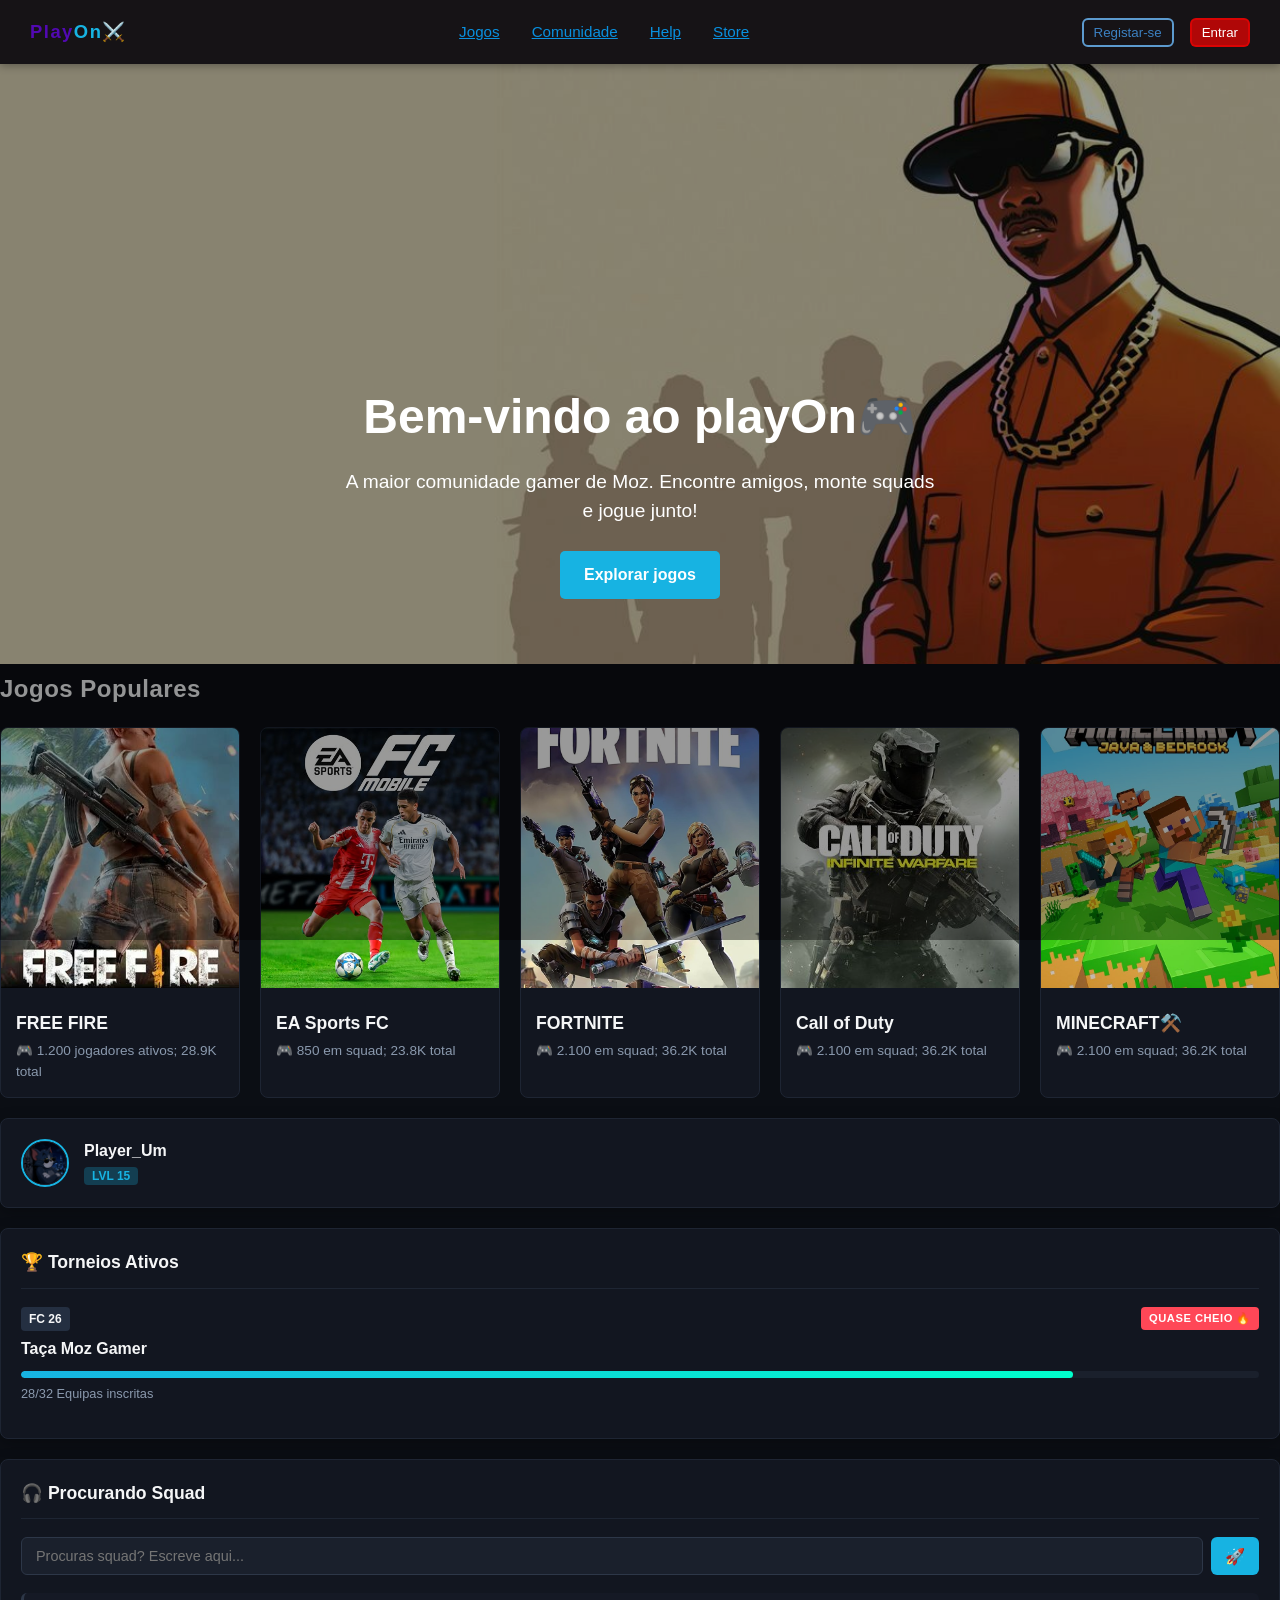
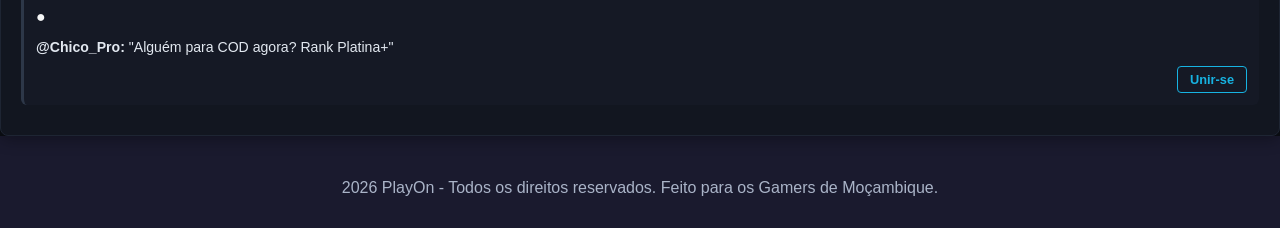
==== index.html @ 4e43a981 "first commit" ====
<!DOCTYPE html>
<html lang="pt">
<head>
    <meta charset="UTf-8" />
    <meta name="viewport" content="width=device-width, initial-scale=1.0" />
    <title>PlayOn - Comunidade Gamer🎧</title>
    <link rel="stylesheet" href="style.css"/>
</head>
<body>
  <!-- ============ NAV ============ -->
  <nav>
    <div class="logo">Play<span style="color:#17b3e2">On⚔️</span></div>
    <ul>
      <li><a href="jogos.html">Jogos</a></li>
      <li><a href="comunidade.html">Comunidade</a></li>
      <li><a href="help.html">Help</a></li>
      <li><a href="store.html">Store</a></li>
    </ul>
    <div class="btn-group">
      <button class="btn-primary">Registar-se</button>
      <button class="btn-outline">Entrar</button>
    </div>
  </nav>

  <!-- ============ HEADER ============ -->
   <header>
      <div class="background-image"> 
        <img src="gta.jpg" alt="grand theaf aut">
      </div>
      
      <div class="header-content">
        <h1>Bem-vindo ao playOn🎮</h1>
        <p>A maior comunidade gamer de Moz. Encontre amigos, monte squads e jogue junto!</p>
        <a href="#" class="btn-hero">Explorar jogos</a>
      </div>
   </header>

  <!-- ======= Aside + Main ======= -->
   <aside class="sidebar-community">
     <section class="games-section">
       <h2>Jogos Populares</h2>
  
     <div class="games-grid">
       <div class="game-card">
         <img src="freefire.jpg" alt="freefire">
         <h3>FREE FIRE</h3>
         <p>🎮 1.200 jogadores ativos; 28.9K total</p>
       </div>

     <div class="game-card">
       <img src="fc.jpg" alt="fc mobile 26">
       <h3>EA Sports FC</h3>
       <p>🎮 850 em squad; 23.8K total</p>
    </div>

    <div class="game-card">
      <img src="fortnight.jpg" alt="PUBG Mobile">
      <h3>FORTNITE</h3>
      <p>🎮 2.100 em squad; 36.2K total</p>
    </div>

    <div class="game-card">
      <img src="call of duty.jpg" alt="call of duty">
      <h3>Call of Duty</h3>
      <p>🎮 2.100 em squad; 36.2K total</p>
    </div>

    <div class="game-card">
      <img src="minecraft.jpg" alt="PUBG Mobile">
      <h3>MINECRAFT⚒️</h3>
      <p>🎮 2.100 em squad; 36.2K total</p>
    </div>

  </div>
</section>
  
  <div class="aside-box user-mini-profile">
    <div class="profile-header">
      <img src="perfil.jpg" alt="Seu Avatar" class="avatar">
      <div>
        <h4>Player_Um</h4>
        <span class="level-tag">LVL 15</span>
      </div>
    </div>
  </div>

  <div class="aside-box tournaments">
    <h3>🏆 Torneios Ativos</h3>
    <ul>
      <li>
        <div class="tournament-header">
          <span class="game-badge">FC 26</span>
          <span class="badge-hot">QUASE CHEIO 🔥</span>
        </div>
        <p class="t-name">Taça Moz Gamer</p>
        <div class="progress-bar-container">
          <div class="progress-bar" style="width: 85%;"></div>
        </div>
        <small>28/32 Equipas inscritas</small>
      </li>
    </ul>
  </div>

  <div class="aside-box lfg-feed">
    <h3>🎧 Procurando Squad</h3>
    
    <div class="quick-post">
      <input type="text" placeholder="Procuras squad? Escreve aqui...">
      <button class="btn-send">🚀</button>
    </div>

    <div class="feed-item">
      <span class="badge-status online">●</span>
      <p><strong>@Chico_Pro:</strong> "Alguém para COD agora? Rank Platina+"</p>
      <button class="btn-sm">Unir-se</button>
    </div>
  </div>

</aside>

    
  <!-- ============ FOOTER ============ -->
  <footer>
    <p>2026 PlayOn - Todos os direitos reservados. Feito para os Gamers de Moçambique.</p>
  </footer>

</body>
</html>
---- style.css ----
* {
    margin: 0;
    padding: 0;
    box-sizing: border-box;
}

nav {
    background: #161316;
    color: #dfe0e7;
    padding: 0 30px;
    display: flex;
    align-items: center;
    justify-content: space-between;
    height: 64px;
    position: sticky;
    top: 0;
    z-index: 100;
    box-shadow: 0 2px 8px rgba(0,0,0,0.3);
}

nav .logo {
    font-size: 1.15rem;
    font-weight: 700;
    color: #5209b3;
    letter-spacing: 1.5px;
}

nav ul {
    list-style: none;
    display: flex;
    gap: 32px;
    text-decoration: none;
}

nav ul li a {
    color: #0990df;
    font-size: 0.95rem;
    transition: color 0.2s;
}

nav ul li a:hover {
    color: #fff;
}

nav .btn-group {
display: flex;
gap: 16px;
justify-content: center;
flex-wrap: wrap;
}

.btn-primary {
    background: transparent;
    color: #3c81c2;
    padding: 5px 10px;
    border-radius: 6px;
    border: 2px solid rgb(92, 154, 206);
    cursor: pointer;
}

.btn-primary:hover {
    transform: translateY(-2px);
}

.btn-outline {
    background: #e90404bb;
    color: #fff;
    padding: 5px 10px;
    border-radius: 6px;
    border: 2px solid #e90404bb;
    cursor: pointer;
}

.btn-outline:hover {
    transform: translateY(-2px);
}

.background-image {
    width: 100%;
}

.background-image img {
    width: 100%;
    height: 600px;
    object-fit: cover;
    top: 0;
    left: 0;
    z-index: 1;
}

.header-content {
  position: absolute;
  top: 40px;
  left: 0;
  width: 100%;
  height: 100%;
  background: rgba(0,0,0,0.4);
  display: flex;
  flex-direction: column;
  justify-content: center;
  align-items: center;
  text-align: center;
  color: #ffffff;
  z-index: 3;
  padding: 30px;
}

.header-content h1 {
    font-size: 3rem;
    margin-bottom: 15px;
}

.header-content p {
    font-size: 1.2rem;
    margin-bottom: 25px;
    max-width: 600px;
}

.btn-hero {
  background-color: #17b3e2;
  color: #fff;
  padding: 12px 24px;
  text-decoration: none;
  font-weight: bold;
  border-radius: 5px;
}

.btn-hero:hover {
    transform: translateY(-2px);
    background: #0783a8
}

/* ==== ASIDE + MAIN ==== */
:root {
    --bg-main: #0b0e14;       /* Fundo principal ultra-escuro */
    --bg-card: #121620;       /* Fundo dos blocos e cartões */
    --bg-input: #1a202c;      /* Fundo de campos de texto e inputs */
    --accent: #17b3e2;        /* Azul Cyan Neon oficial PlayOn */
    --accent-glow: rgba(23, 179, 226, 0.25);
    --text-main: #f5f6f7;     /* Texto claro principal */
    --text-muted: #8a99ad;    /* Texto secundário/cinzento */
    --danger: #ff4757;        /* Cor para alertas e Torneios Cheios */
    --border-radius: 8px;     /* Arredondamento padrão da interface */
    --transition: all 0.3s ease;
}

* {
    margin: 0;
    padding: 0;
    box-sizing: border-box;
    font-family: 'Segoe UI', Roboto, Helvetica, Arial, sans-serif;
}

body {
    background-color: var(--bg-main);
    color: var(--text-main);
    line-height: 1.5;
    overflow-x: hidden;
}

.main-container {
    display: grid;
    grid-template-columns: 2.5fr 1fr; /* Alinhamento perfeito proporcional da imagem */
    gap: 24px;
    max-width: 1350px;
    margin: 30px auto;
    padding: 0 20px;
}

/* Responsividade Automática para Dispositivos Móveis */
@media (max-width: 1024px) {
    .main-container {
        grid-template-columns: 1fr;
    }
}

/* ================= SEÇÃO DE JOGOS POPULARES ================= */
.games-section h2 {
    font-size: 1.5rem;
    margin-bottom: 20px;
    letter-spacing: 0.5px;
}

.games-grid {
    display: grid;
    grid-template-columns: repeat(auto-fill, minmax(240px, 1fr));
    gap: 20px;
}

.game-card {
    background-color: var(--bg-card);
    border: 1px solid #1e2533;
    border-radius: var(--border-radius);
    overflow: hidden;
    transition: var(--transition);
}

.game-card:hover {
    transform: translateY(-5px);
    border-color: var(--accent);
    box-shadow: 0 8px 20px rgba(0, 0, 0, 0.4);
}

.game-card img {
    width: 100%;
    height: 260px;
    object-fit: cover;
    transition: var(--transition);
}

.game-card:hover img {
    filter: brightness(1.1);
}

.game-card h3 {
    padding: 15px 15px 5px 15px;
    font-size: 1.1rem;
    font-weight: 600;
}

.game-card p {
    padding: 0 15px 15px 15px;
    color: var(--text-muted);
    font-size: 0.85rem;
}
.sidebar-community {
    display: flex;
    flex-direction: column;
    gap: 20px;
}

.aside-box {
    background-color: var(--bg-card);
    border: 1px solid #1e2533;
    border-radius: var(--border-radius);
    padding: 20px;
    box-shadow: 0 4px 15px rgba(0, 0, 0, 0.3);
    transition: var(--transition);
}

.aside-box:hover {
    border-color: var(--accent);
    box-shadow: 0 0 18px var(--accent-glow);
}

.aside-box h3 {
    font-size: 1.1rem;
    font-weight: 600;
    margin-bottom: 18px;
    display: flex;
    align-items: center;
    gap: 8px;
    border-bottom: 1px solid #1e2533;
    padding-bottom: 12px;
}

.profile-header {
    display: flex;
    align-items: center;
    gap: 15px;
}

.profile-header .avatar {
    width: 48px;
    height: 48px;
    border-radius: 50%;
    border: 2px solid var(--accent);
    background-color: #1e2533;
}

.profile-info h4 {
    font-size: 1rem;
    font-weight: 600;
    margin-bottom: 2px;
}

.level-tag {
    background-color: var(--accent-glow);
    color: var(--accent);
    font-size: 0.75rem;
    font-weight: bold;
    padding: 2px 8px;
    border-radius: 4px;
    text-transform: uppercase;
}

.tournaments ul {
    list-style: none;
}

.tournaments li {
    margin-bottom: 15px;
}

.tournament-header {
    display: flex;
    justify-content: space-between;
    align-items: center;
    margin-bottom: 6px;
}

.game-badge {
    background-color: #242f41;
    color: var(--text-main);
    font-size: 0.75rem;
    font-weight: bold;
    padding: 3px 8px;
    border-radius: 4px;
}

.badge-hot {
    background-color: var(--danger);
    color: white;
    font-size: 0.7rem;
    font-weight: bold;
    padding: 3px 8px;
    border-radius: 4px;
    letter-spacing: 0.5px;
}

.t-name {
    font-weight: 600;
    font-size: 1rem;
}

.progress-bar-container {
    background-color: var(--bg-input);
    border-radius: 10px;
    height: 7px;
    width: 100%;
    margin: 10px 0 6px 0;
    overflow: hidden;
}

.progress-bar {
    background: linear-gradient(90deg, var(--accent) 0%, #00ffcc 100%);
    height: 100%;
    border-radius: 10px;
}

.tournaments small {
    color: var(--text-muted);
    font-size: 0.8rem;
    display: flex;
    justify-content: space-between;
}

/* Bloco LFG (Procurando Grupo) e Chat */
.quick-post {
    display: flex;
    gap: 8px;
    margin-bottom: 18px;
}

.quick-post input {
    flex: 1;
    background-color: var(--bg-input);
    border: 1px solid #2d3748;
    border-radius: 6px;
    padding: 10px 14px;
    color: var(--text-main);
    font-size: 0.9rem;
    outline: none;
    transition: var(--transition);
}

.quick-post input:focus {
    border-color: var(--accent);
    box-shadow: 0 0 5px var(--accent-glow);
}

.btn-send {
    background-color: var(--accent);
    border: none;
    border-radius: 6px;
    color: white;
    padding: 0 14px;
    cursor: pointer;
    font-size: 1rem;
    transition: var(--transition);
}

.btn-send:hover {
    background-color: #128cb2;
    transform: scale(1.05);
}

.feed-item {
    background-color: rgba(25, 32, 47, 0.4);
    border-radius: 6px;
    padding: 12px;
    margin-bottom: 10px;
    border-left: 3px solid #2d3748;
    display: flex;
    flex-direction: column;
    gap: 8px;
}

.feed-item:hover {
    border-left-color: var(--accent);
    background-color: rgba(25, 32, 47, 0.7);
}

.feed-item p {
    font-size: 0.88rem;
    color: #e2e8f0;
}

/* Botões Pequenos de Ação (Unir-se / Chamar) */
.btn-sm {
    background-color: transparent;
    border: 1px solid var(--accent);
    color: var(--accent);
    padding: 5px 12px;
    border-radius: 4px;
    font-size: 0.8rem;
    font-weight: 600;
    cursor: pointer;
    align-self: flex-end;
    transition: var(--transition);
}

.btn-sm:hover {
    background-color: var(--accent);
    color: var(--bg-main);
    box-shadow: 0 0 10px var(--accent-glow);
}

/* ===== FOOTER ===== */
    footer {
      background: #1a1a2e;
      color: #aab4c8;
      text-align: center;
      padding: 40px 40px 28px;
    }

    footer .footer-grid {
      max-width: 1200px;
      margin: 0 auto 32px;
      display: grid;
      grid-template-columns: repeat(auto-fit, minmax(180px, 1fr));
      gap: 32px;
      text-align: left;
    }

    footer h4 {
      color: #fff;
      font-size: 0.95rem;
      margin-bottom: 14px;
    }

    footer ul {
      list-style: none;
    }

    footer ul li {
      margin-bottom: 8px;
      font-size: 0.88rem;
      cursor: pointer;
      transition: color 0.2s;
    }

    footer ul li:hover {
      color: #e94560;
    }

    footer .divider {
      border: none;
      border-top: 1px solid rgba(255,255,255,0.1);
      margin: 0 auto 20px;
      max-width: 1200px;
    }

    footer .copy {
      font-size: 0.83rem;
      color: #666;
    }
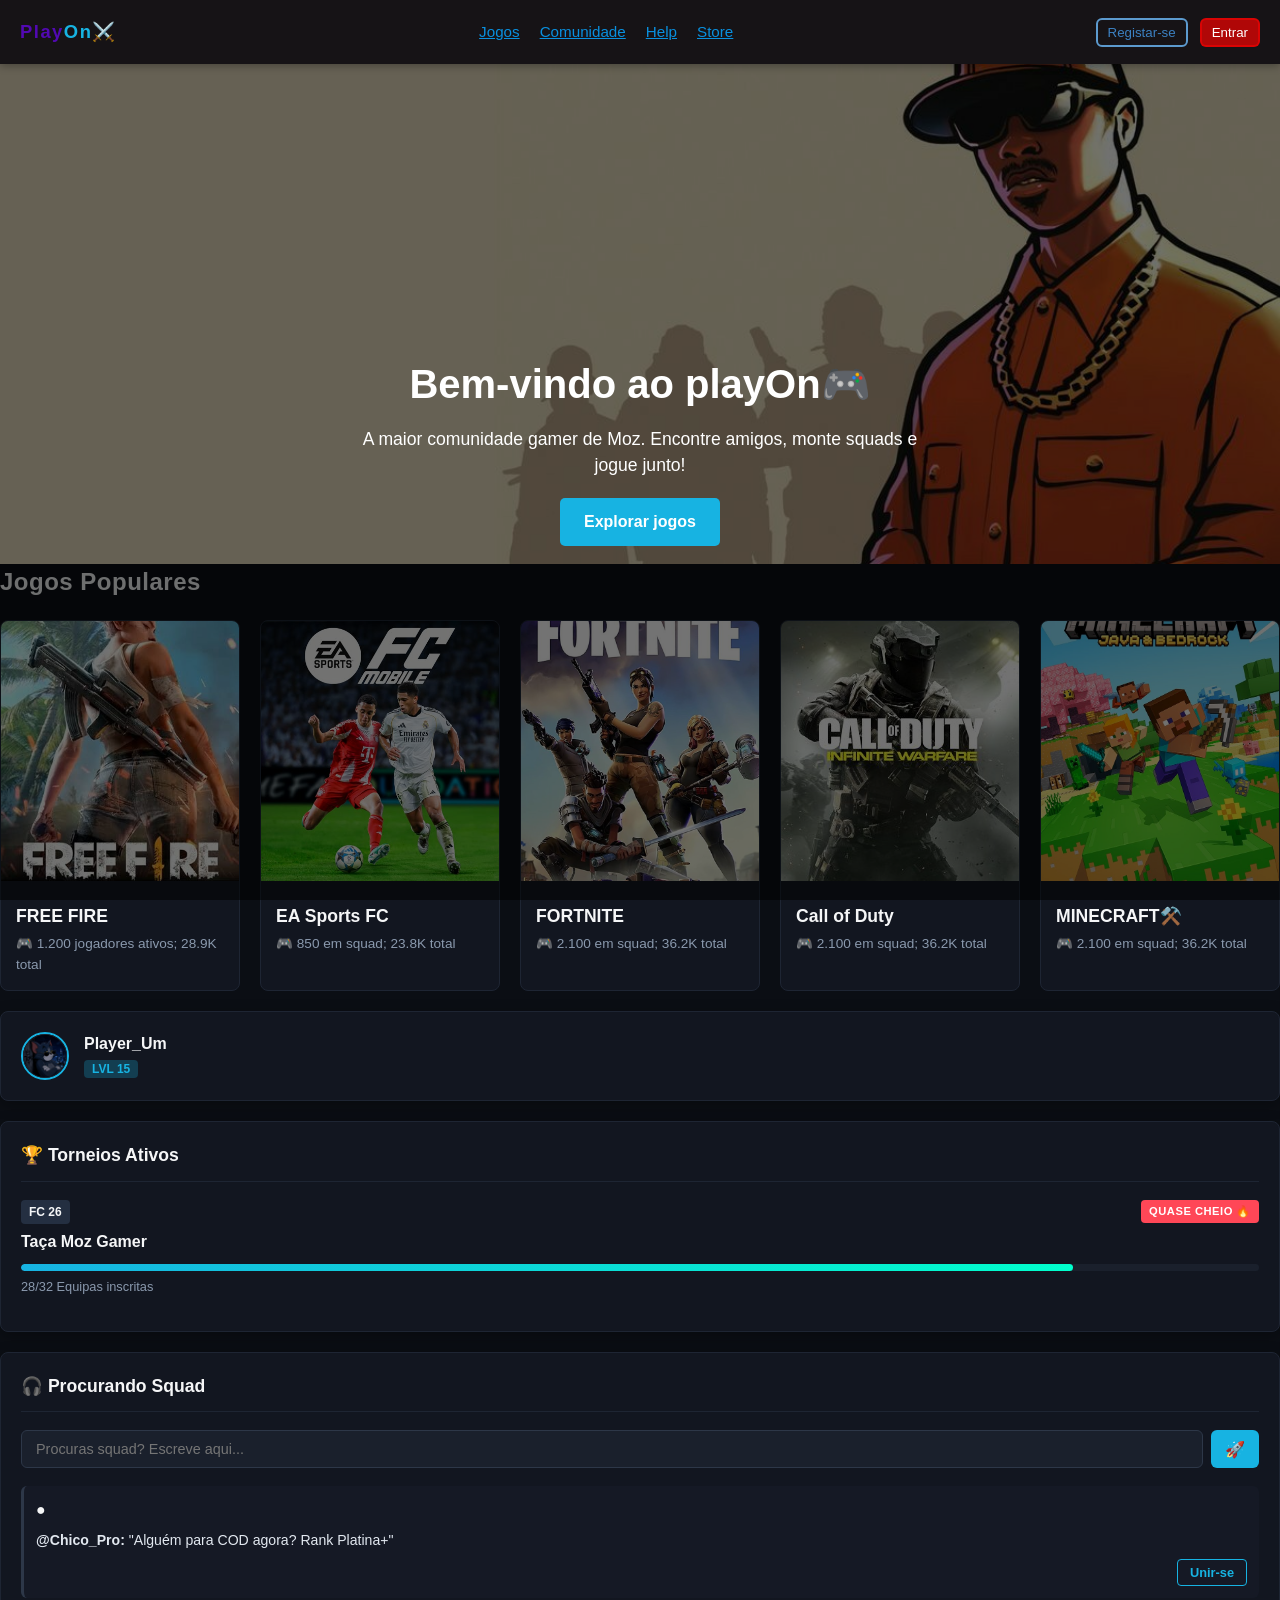
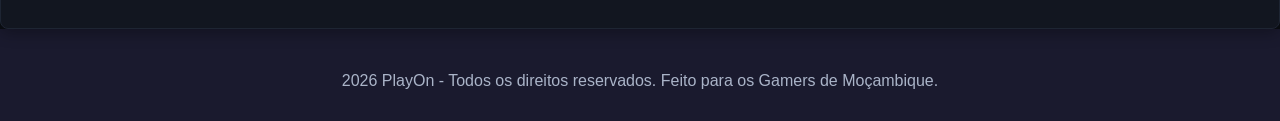
==== commit a752fd88: "alterei no nav de jogos para jogo" ====
--- a/index.html
+++ b/index.html
@@ -11,7 +11,7 @@
   <nav>
     <div class="logo">Play<span style="color:#17b3e2">On⚔️</span></div>
     <ul>
-      <li><a href="jogos.html">Jogos</a></li>
+      <li><a href="jogo.html">Jogos</a></li>
       <li><a href="comunidade.html">Comunidade</a></li>
       <li><a href="help.html">Help</a></li>
       <li><a href="store.html">Store</a></li>
--- a/style.css
+++ b/style.css
@@ -131,6 +131,7 @@
 }
 
 /* ==== ASIDE + MAIN ==== */
+/* ==== RESET & VARIÁVEIS GLORAIS ==== */
 :root {
     --bg-main: #0b0e14;       /* Fundo principal ultra-escuro */
     --bg-card: #121620;       /* Fundo dos blocos e cartões */
@@ -158,21 +159,517 @@
     overflow-x: hidden;
 }
 
+/* ==== NAVEGAÇÃO ==== */
+nav {
+    background: #161316;
+    color: #dfe0e7;
+    padding: 0 20px;
+    display: flex;
+    align-items: center;
+    justify-content: space-between;
+    min-height: 64px;
+    position: sticky;
+    top: 0;
+    z-index: 100;
+    box-shadow: 0 2px 8px rgba(0,0,0,0.3);
+    flex-wrap: wrap;
+}
+
+nav .logo {
+    font-size: 1.15rem;
+    font-weight: 700;
+    color: #5209b3;
+    letter-spacing: 1.5px;
+}
+
+nav ul {
+    list-style: none;
+    display: flex;
+    gap: 20px;
+    text-decoration: none;
+}
+
+nav ul li a {
+    color: #0990df;
+    font-size: 0.95rem;
+    transition: color 0.2s;
+}
+
+nav ul li a:hover {
+    color: #fff;
+}
+
+nav .btn-group {
+    display: flex;
+    gap: 12px;
+    justify-content: center;
+    flex-wrap: wrap;
+}
+
+.btn-primary {
+    background: transparent;
+    color: #3c81c2;
+    padding: 5px 10px;
+    border-radius: 6px;
+    border: 2px solid rgb(92, 154, 206);
+    cursor: pointer;
+}
+
+.btn-primary:hover {
+    transform: translateY(-2px);
+}
+
+.btn-outline {
+    background: #e90404bb;
+    color: #fff;
+    padding: 5px 10px;
+    border-radius: 6px;
+    border: 2px solid #e90404bb;
+    cursor: pointer;
+}
+
+.btn-outline:hover {
+    transform: translateY(-2px);
+}
+
+/* ==== HERO / HEADER BANNER ==== */
+.hero-wrapper {
+    position: relative;
+    width: 100%;
+}
+
+.background-image {
+    width: 100%;
+}
+
+.background-image img {
+    width: 100%;
+    height: 500px;
+    object-fit: cover;
+    display: block;
+}
+
+.header-content {
+    position: absolute;
+    top: 0;
+    left: 0;
+    width: 100%;
+    height: 100%;
+    background: rgba(0, 0, 0, 0.55);
+    display: flex;
+    flex-direction: column;
+    justify-content: center;
+    align-items: center;
+    text-align: center;
+    color: #ffffff;
+    z-index: 3;
+    padding: 20px;
+}
+
+.header-content h1 {
+    font-size: 2.5rem;
+    margin-bottom: 12px;
+}
+
+.header-content p {
+    font-size: 1.1rem;
+    margin-bottom: 20px;
+    max-width: 600px;
+}
+
+.btn-hero {
+    background-color: #17b3e2;
+    color: #fff;
+    padding: 12px 24px;
+    text-decoration: none;
+    font-weight: bold;
+    border-radius: 5px;
+}
+
+.btn-hero:hover {
+    transform: translateY(-2px);
+    background: #0783a8;
+}
+
+/* ==== CONTAINER PRINCIPAL (MAIN + SIDEBAR) ==== */
 .main-container {
     display: grid;
-    grid-template-columns: 2.5fr 1fr; /* Alinhamento perfeito proporcional da imagem */
     gap: 24px;
     max-width: 1350px;
     margin: 30px auto;
     padding: 0 20px;
 }
 
-/* Responsividade Automática para Dispositivos Móveis */
+/* SEÇÃO DE JOGOS */
+.games-section h2 {
+    font-size: 1.5rem;
+    margin-bottom: 20px;
+    letter-spacing: 0.5px;
+}
+
+.games-grid {
+    display: grid;
+    grid-template-columns: repeat(auto-fill, minmax(220px, 1fr));
+    gap: 20px;
+}
+
+.game-card {
+    background-color: var(--bg-card);
+    border: 1px solid #1e2533;
+    border-radius: var(--border-radius);
+    overflow: hidden;
+    transition: var(--transition);
+}
+
+.game-card:hover {
+    transform: translateY(-5px);
+    border-color: var(--accent);
+    box-shadow: 0 8px 20px rgba(0, 0, 0, 0.4);
+}
+
+.game-card img {
+    width: 100%;
+    height: 240px;
+    object-fit: cover;
+    transition: var(--transition);
+}
+
+.game-card:hover img {
+    filter: brightness(1.1);
+}
+
+.game-card h3 {
+    padding: 15px 15px 5px 15px;
+    font-size: 1.1rem;
+    font-weight: 600;
+}
+
+.game-card p {
+    padding: 0 15px 15px 15px;
+    color: var(--text-muted);
+    font-size: 0.85rem;
+}
+
+/* SIDEBAR & COMUNIDADE */
+.sidebar-community {
+    display: flex;
+    flex-direction: column;
+    gap: 20px;
+}
+
+.aside-box {
+    background-color: var(--bg-card);
+    border: 1px solid #1e2533;
+    border-radius: var(--border-radius);
+    padding: 20px;
+    box-shadow: 0 4px 15px rgba(0, 0, 0, 0.3);
+    transition: var(--transition);
+}
+
+.aside-box:hover {
+    border-color: var(--accent);
+    box-shadow: 0 0 18px var(--accent-glow);
+}
+
+.aside-box h3 {
+    font-size: 1.1rem;
+    font-weight: 600;
+    margin-bottom: 18px;
+    display: flex;
+    align-items: center;
+    gap: 8px;
+    border-bottom: 1px solid #1e2533;
+    padding-bottom: 12px;
+}
+
+.profile-header {
+    display: flex;
+    align-items: center;
+    gap: 15px;
+}
+
+.profile-header .avatar {
+    width: 48px;
+    height: 48px;
+    border-radius: 50%;
+    border: 2px solid var(--accent);
+    background-color: #1e2533;
+}
+
+.profile-info h4 {
+    font-size: 1rem;
+    font-weight: 600;
+    margin-bottom: 2px;
+}
+
+.level-tag {
+    background-color: var(--accent-glow);
+    color: var(--accent);
+    font-size: 0.75rem;
+    font-weight: bold;
+    padding: 2px 8px;
+    border-radius: 4px;
+    text-transform: uppercase;
+}
+
+.tournaments ul {
+    list-style: none;
+}
+
+.tournaments li {
+    margin-bottom: 15px;
+}
+
+.tournament-header {
+    display: flex;
+    justify-content: space-between;
+    align-items: center;
+    margin-bottom: 6px;
+}
+
+.game-badge {
+    background-color: #242f41;
+    color: var(--text-main);
+    font-size: 0.75rem;
+    font-weight: bold;
+    padding: 3px 8px;
+    border-radius: 4px;
+}
+
+.badge-hot {
+    background-color: var(--danger);
+    color: white;
+    font-size: 0.7rem;
+    font-weight: bold;
+    padding: 3px 8px;
+    border-radius: 4px;
+    letter-spacing: 0.5px;
+}
+
+.t-name {
+    font-weight: 600;
+    font-size: 1rem;
+}
+
+.progress-bar-container {
+    background-color: var(--bg-input);
+    border-radius: 10px;
+    height: 7px;
+    width: 100%;
+    margin: 10px 0 6px 0;
+    overflow: hidden;
+}
+
+.progress-bar {
+    background: linear-gradient(90deg, var(--accent) 0%, #00ffcc 100%);
+    height: 100%;
+    border-radius: 10px;
+}
+
+.tournaments small {
+    color: var(--text-muted);
+    font-size: 0.8rem;
+    display: flex;
+    justify-content: space-between;
+}
+
+/* LFG & CHAT */
+.quick-post {
+    display: flex;
+    gap: 8px;
+    margin-bottom: 18px;
+}
+
+.quick-post input {
+    flex: 1;
+    background-color: var(--bg-input);
+    border: 1px solid #2d3748;
+    border-radius: 6px;
+    padding: 10px 14px;
+    color: var(--text-main);
+    font-size: 0.9rem;
+    outline: none;
+    transition: var(--transition);
+}
+
+.quick-post input:focus {
+    border-color: var(--accent);
+    box-shadow: 0 0 5px var(--accent-glow);
+}
+
+.btn-send {
+    background-color: var(--accent);
+    border: none;
+    border-radius: 6px;
+    color: white;
+    padding: 0 14px;
+    cursor: pointer;
+    font-size: 1rem;
+    transition: var(--transition);
+}
+
+.btn-send:hover {
+    background-color: #128cb2;
+    transform: scale(1.05);
+}
+
+.feed-item {
+    background-color: rgba(25, 32, 47, 0.4);
+    border-radius: 6px;
+    padding: 12px;
+    margin-bottom: 10px;
+    border-left: 3px solid #2d3748;
+    display: flex;
+    flex-direction: column;
+    gap: 8px;
+}
+
+.feed-item:hover {
+    border-left-color: var(--accent);
+    background-color: rgba(25, 32, 47, 0.7);
+}
+
+.feed-item p {
+    font-size: 0.88rem;
+    color: #e2e8f0;
+}
+
+.btn-sm {
+    background-color: transparent;
+    border: 1px solid var(--accent);
+    color: var(--accent);
+    padding: 5px 12px;
+    border-radius: 4px;
+    font-size: 0.8rem;
+    font-weight: 600;
+    cursor: pointer;
+    align-self: flex-end;
+    transition: var(--transition);
+}
+
+.btn-sm:hover {
+    background-color: var(--accent);
+    color: var(--bg-main);
+    box-shadow: 0 0 10px var(--accent-glow);
+}
+
+/* ==== FOOTER ==== */
+footer {
+    background: #1a1a2e;
+    color: #aab4c8;
+    text-align: center;
+    padding: 40px 20px 28px;
+}
+
+footer .footer-grid {
+    max-width: 1200px;
+    margin: 0 auto 32px;
+    display: grid;
+    grid-template-columns: repeat(auto-fit, minmax(180px, 1fr));
+    gap: 32px;
+    text-align: left;
+}
+
+footer h4 {
+    color: #fff;
+    font-size: 0.95rem;
+    margin-bottom: 14px;
+}
+
+footer ul {
+    list-style: none;
+}
+
+footer ul li {
+    margin-bottom: 8px;
+    font-size: 0.88rem;
+    cursor: pointer;
+    transition: color 0.2s;
+}
+
+footer ul li:hover {
+    color: #e94560;
+}
+
+footer .divider {
+    border: none;
+    border-top: 1px solid rgba(255,255,255,0.1);
+    margin: 0 auto 20px;
+    max-width: 1200px;
+}
+
+footer .copy {
+    font-size: 0.83rem;
+    color: #666;
+}
+
+/* ========================================================= */
+/* ============= REGRAS DE RESPONSIVIDADE (MOBILE) ========= */
+/* ========================================================= */
+
 @media (max-width: 1024px) {
     .main-container {
         grid-template-columns: 1fr;
     }
 }
+
+@media (max-width: 768px) {
+    /* Ajustes na navegação */
+    nav {
+        flex-direction: column;
+        padding: 12px 15px;
+        gap: 12px;
+    }
+
+    nav ul {
+        gap: 16px;
+    }
+
+    /* Redução do Banner Hero no Celular */
+    .background-image img {
+        height: 380px;
+    }
+
+    .header-content h1 {
+        font-size: 1.8rem;
+    }
+
+    .header-content p {
+        font-size: 0.95rem;
+    }
+
+    .btn-hero {
+        padding: 10px 18px;
+        font-size: 0.9rem;
+    }
+
+    /* Ajuste de grids e containers no Celular */
+    .main-container {
+        padding: 0 15px;
+        margin: 20px auto;
+    }
+
+    .games-grid {
+        grid-template-columns: repeat(auto-fill, minmax(160px, 1fr));
+        gap: 12px;
+    }
+
+    .game-card img {
+        height: 180px;
+    }
+
+    footer .footer-grid {
+        grid-template-columns: repeat(auto-fit, minmax(140px, 1fr));
+        gap: 20px;
+    }
+}
+
+@media (max-width: 480px) {
+    .games-grid {
+        grid-template-columns: 1fr; /* 1 coluna em telas muito pequenas */
+    }
+}
+
 
 /* ================= SEÇÃO DE JOGOS POPULARES ================= */
 .games-section h2 {
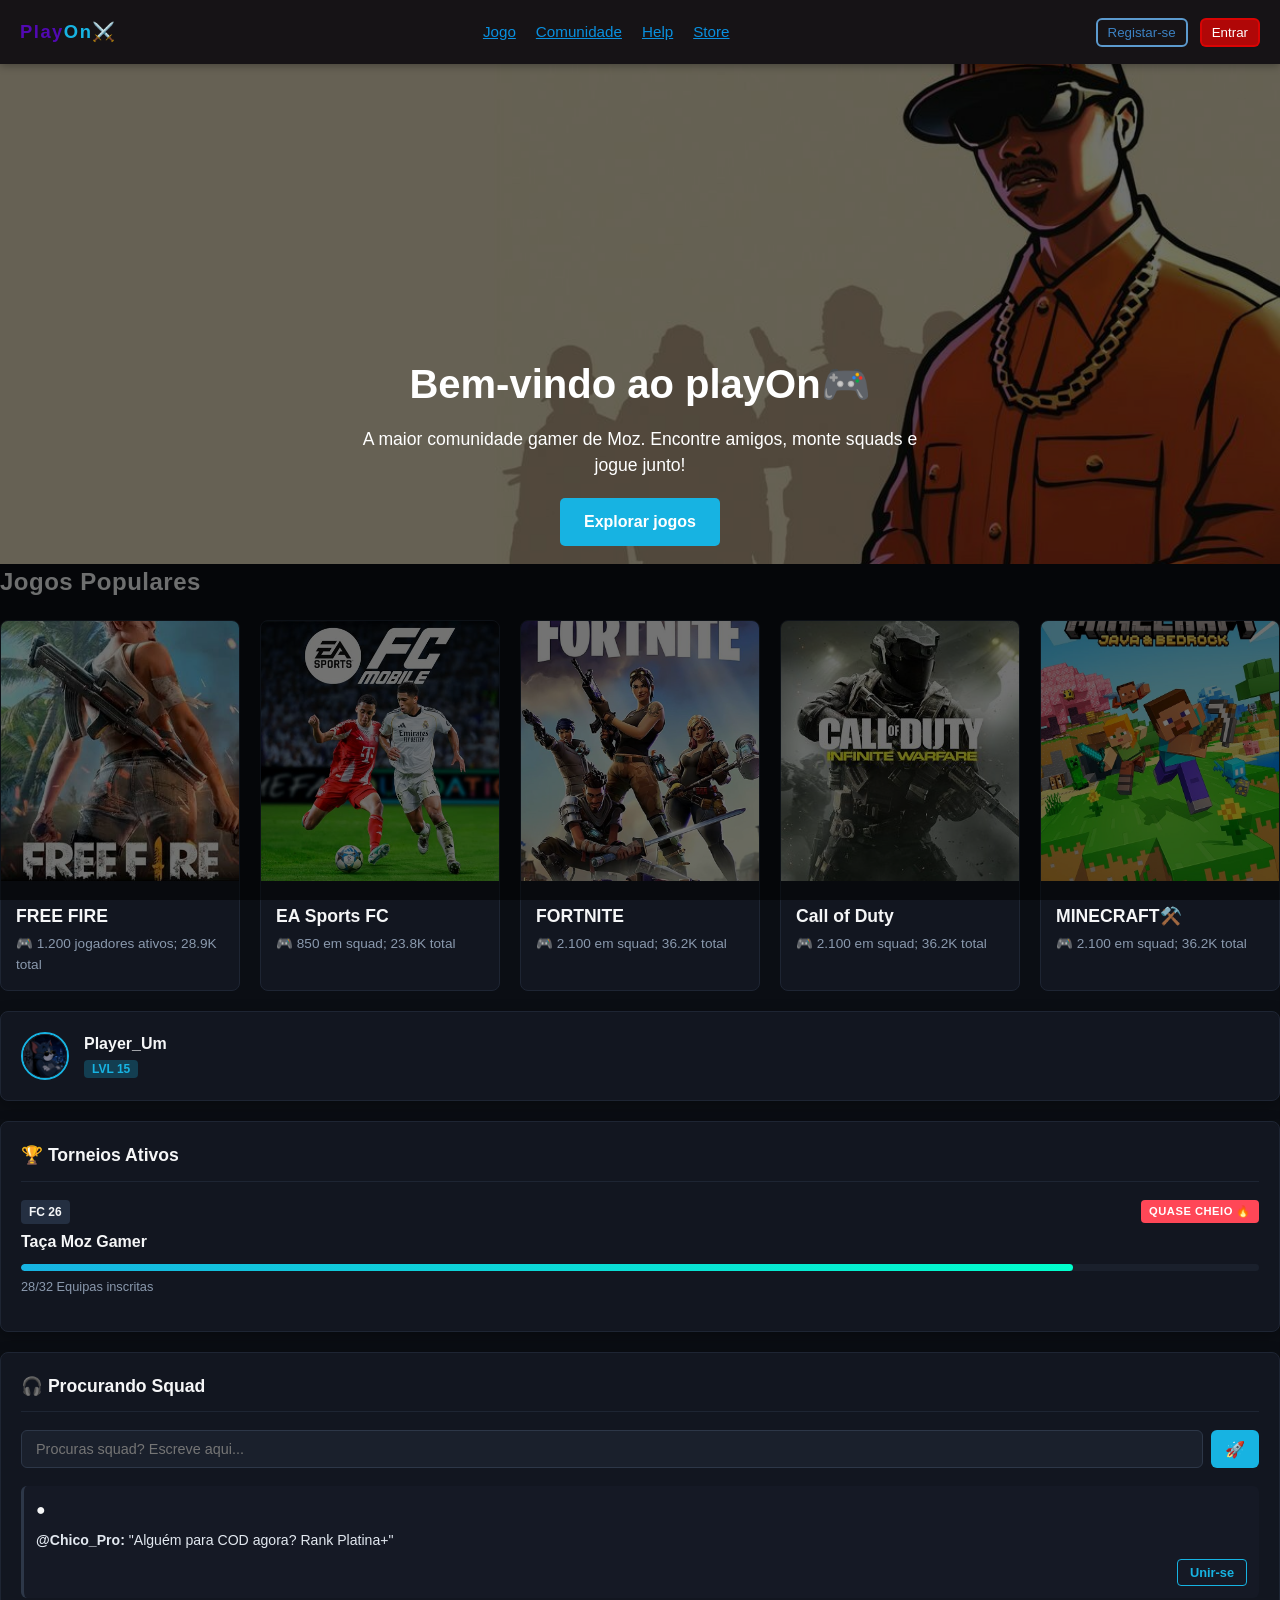
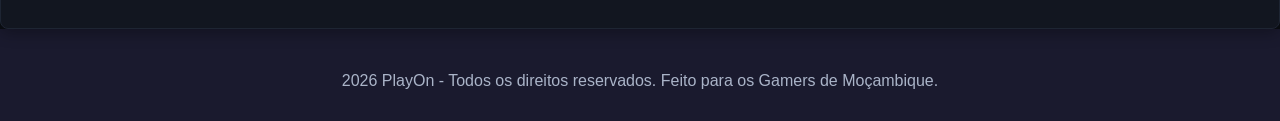
==== commit 70d1ab22: "na parte do nav mudei de jogos para jogo" ====
--- a/index.html
+++ b/index.html
@@ -11,7 +11,7 @@
   <nav>
     <div class="logo">Play<span style="color:#17b3e2">On⚔️</span></div>
     <ul>
-      <li><a href="jogo.html">Jogos</a></li>
+      <li><a href="jogo.html">Jogo</a></li>
       <li><a href="comunidade.html">Comunidade</a></li>
       <li><a href="help.html">Help</a></li>
       <li><a href="store.html">Store</a></li>
